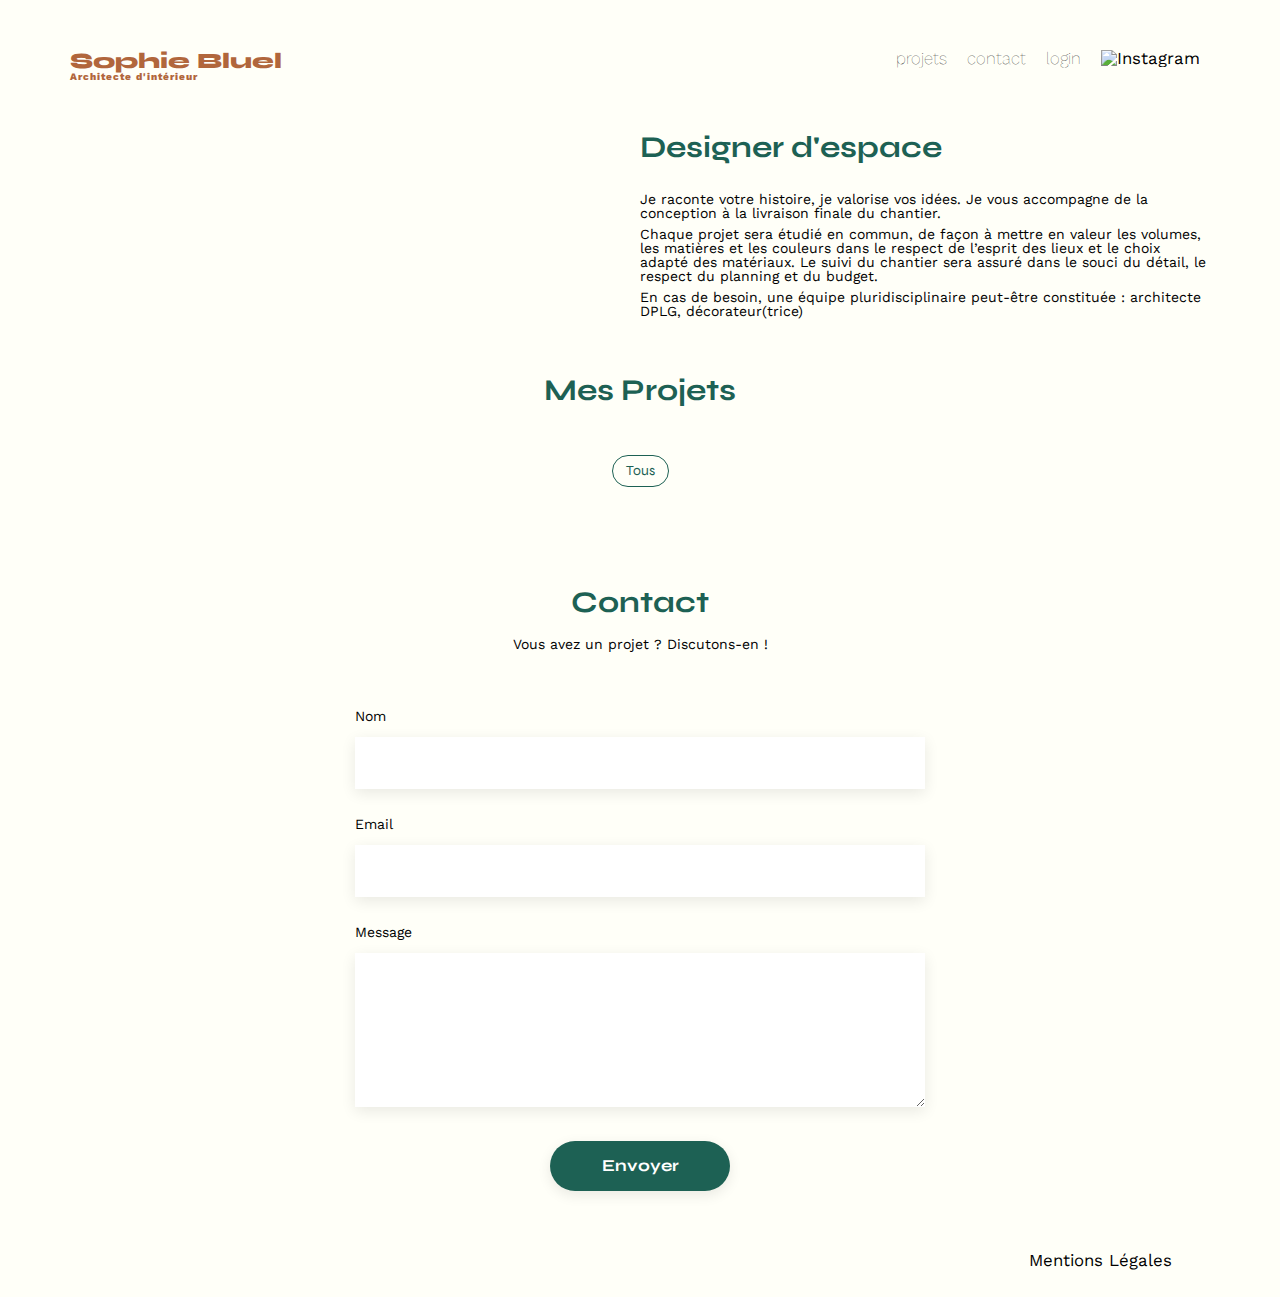
==== FrontEnd/index.html @ 0fc43871 "tous les filtres terminés" ====
<!DOCTYPE html>
<html lang="fr">
<head>
	<meta charset="UTF-8">
	<title>Sophie Bluel - Architecte d'intérieur</title>
	<meta name="viewport" content="width=device-width, initial-scale=1.0">
	<link rel="preconnect" href="https://fonts.googleapis.com">
	<link rel="preconnect" href="https://fonts.gstatic.com" crossorigin>
	<link href="https://fonts.googleapis.com/css2?family=Syne:wght@700;800&family=Work+Sans&display=swap" rel="stylesheet">
	<meta name="description" content="">
	<link rel="stylesheet" href="./assets/style.css">
	<script src="Java/sophie-bluel.js" defer></script>
</head>
<body>
<header>
	<h1>Sophie Bluel <span>Architecte d'intérieur</span></h1>
	<nav>
		<ul>
			<li><a class="lien-header" href="#portfolio">projets</a></li>
			<li><a class="lien-header" href="#contact">contact</a></li>
			<li><a class="lien-header" href="login.html">login</a></li>
			<li><img src="./assets/icons/instagram.png" alt="Instagram"></li>
		</ul>
	</nav>
</header>
<main>
	<section id="introduction">
		<figure>
			<img src="./assets/images/sophie-bluel.png" alt="">
		</figure>
		<article>
			<h2>Designer d'espace</h2>
			<p>Je raconte votre histoire, je valorise vos idées. Je vous accompagne de la conception à la livraison finale du chantier.</p>
			<p>Chaque projet sera étudié en commun, de façon à mettre en valeur les volumes, les matières et les couleurs dans le respect de l’esprit des lieux et le choix adapté des matériaux. Le suivi du chantier sera assuré dans le souci du détail, le respect du planning et du budget.</p>
			<p>En cas de besoin, une équipe pluridisciplinaire peut-être constituée : architecte DPLG, décorateur(trice)</p>
		</article>
	</section>
	<section id="portfolio">
		<h2>Mes Projets</h2>
		<div class="categorie-div">
			<div class="Tous">Tous</div>
		</div>
		<div class="gallery">
			<!-- <figure>
				<img src="assets/images/abajour-tahina.png" alt="Abajour Tahina">
				<figcaption>Abajour Tahina</figcaption>
			</figure>
			<figure>
				<img src="assets/images/appartement-paris-v.png" alt="Appartement Paris V">
				<figcaption>Appartement Paris V</figcaption>
			</figure>
			<figure>
				<img src="assets/images/restaurant-sushisen-londres.png" alt="Restaurant Sushisen - Londres">
				<figcaption>Restaurant Sushisen - Londres</figcaption>
			</figure>
			<figure>
				<img src="assets/images/la-balisiere.png" alt="Villa “La Balisiere” - Port Louis">
				<figcaption>Villa “La Balisiere” - Port Louis</figcaption>
			</figure>
			<figure>
				<img src="assets/images/structures-thermopolis.png" alt="Structures Thermopolis">
				<figcaption>Structures Thermopolis</figcaption>
			</figure>
			<figure>
				<img src="assets/images/appartement-paris-x.png" alt="Appartement Paris X">
				<figcaption>Appartement Paris X</figcaption>
			</figure>
			<figure>
				<img src="assets/images/le-coteau-cassis.png" alt="Pavillon “Le coteau” - Cassis">
				<figcaption>Pavillon “Le coteau” - Cassis</figcaption>
			</figure>
			<figure>
				<img src="assets/images/villa-ferneze.png" alt="Villa Ferneze - Isola d’Elba">
				<figcaption>Villa Ferneze - Isola d’Elba</figcaption>
			</figure>
			<figure>
				<img src="assets/images/appartement-paris-xviii.png" alt="Appartement Paris XVIII">
				<figcaption>Appartement Paris XVIII</figcaption>
			</figure>
			<figure>
				<img src="assets/images/bar-lullaby-paris.png" alt="Bar “Lullaby” - Paris">
				<figcaption>Bar “Lullaby” - Paris</figcaption>
			</figure>
			<figure>
				<img src="assets/images/hotel-first-arte-new-delhi.png" alt="Hotel First Arte - New Delhi">
				<figcaption>Hotel First Arte - New Delhi</figcaption>
			</figure> -->
		</div>
	</section>
	<section id="contact">
		<h2>Contact</h2>
		<p>Vous avez un projet ? Discutons-en !</p>
		<form action="#" method="post">
			<label for="name">Nom</label>
			<input type="text" name="name" id="name">
			<label for="email">Email</label>
			<input type="email" name="email" id="email">
			<label for="message">Message</label>
			<textarea name="message" id="message" cols="30" rows="10"></textarea>
			<input type="submit" value="Envoyer">
		</form>
	</section>
</main>

<footer>
	<nav>
		<ul>
			<li>Mentions Légales</li>
		</ul>
	</nav>
</footer>
</body>
</html>
---- FrontEnd/assets/style.css ----
/* http://meyerweb.com/eric/tools/css/reset/
   v2.0 | 20110126
   License: none (public domain)
*/

html, body, div, span, applet, object, iframe,
h1, h2, h3, h4, h5, h6, p, blockquote, pre,
a, abbr, acronym, address, big, cite, code,
del, dfn, em, img, ins, kbd, q, s, samp,
small, strike, strong, sub, sup, tt, var,
b, u, i, center,
dl, dt, dd, ol, ul, li,
fieldset, form, label, legend,
table, caption, tbody, tfoot, thead, tr, th, td,
article, aside, canvas, details, embed,
figure, figcaption, footer, header, hgroup,
menu, nav, output, ruby, section, summary,
time, mark, audio, video {
	margin: 0;
	padding: 0;
	border: 0;
	font-size: 100%;
	font: inherit;
	vertical-align: baseline;
}
/* HTML5 display-role reset for older browsers */
article, aside, details, figcaption, figure,
footer, header, hgroup, menu, nav, section {
	display: block;
}
body {
	line-height: 1;
	background-color: #FFFFF8;
}
ol, ul {
	list-style: none;
}
blockquote, q {
	quotes: none;
}
blockquote:before, blockquote:after,
q:before, q:after {
	content: '';
	content: none;
}
table {
	border-collapse: collapse;
	border-spacing: 0;
}
/** end reset css**/
body {
	max-width: 1140px;
	margin:auto;
	font-family: 'Work Sans' ;
	font-size: 14px;
}
header {
	display: flex;
	justify-content: space-between;
	margin: 50px 0
}
section {
	margin: 50px 0
}

h1{
	display: flex;
	flex-direction: column;
	font-family: 'Syne';
	font-size: 22px;
	font-weight: 800;
	color: #B1663C
}

h1 > span {
	font-family: 'Work Sans';
	font-size:10px;
	letter-spacing: 0.1em;
;
}

h2{
	font-family: 'Syne';
	font-weight: 700;
	font-size: 30px;
	color: #1D6154
}
nav ul {
	display: flex;
	align-items: center;
	list-style-type: none;

}
nav li {
	padding: 0 10px;
	font-size: 1.2em;
}

.lien-header:hover, .lien-header-gras{
	color: #B1663C;
}
#introduction {
	display: flex;
	align-items: center;
}
#introduction figure {
	flex: 1
}
#introduction img {
	display: block;
	margin: auto;
	width: 80%;
}

#introduction article {
	flex: 1
}
#introduction h2 {
	margin-bottom: 1em;
}

#introduction p {
	margin-bottom: 0.5em;
}
#portfolio h2 {
	text-align: center;
	margin-bottom: 1em;
}
.gallery {
	width: 100%;
	display: grid;
	grid-template-columns: 1fr 1fr 1fr;
	grid-column-gap: 20px;
	grid-row-gap: 20px;
}

.gallery img {
	width: 100%;

}
#contact {
	width: 50%;
margin: auto;
}
#contact > * {
	text-align: center;

}
#contact h2{
	margin-bottom: 20px;
}
#contact form {
	text-align: left;
	margin-top:30px;
	display: flex;
	flex-direction: column;
}

#contact input {
	height: 50px;
	font-size: 1.2em;
	border: none;
	box-shadow: 0px 4px 14px rgba(0, 0, 0, 0.09);
}
#contact label {
	margin: 2em 0 1em 0;
}
#contact textarea {
	border: none;
	box-shadow: 0px 4px 14px rgba(0, 0, 0, 0.09);
}

input[type="submit"]{
	font-family: 'Syne';
	font-weight: 700;
	color: white;
	background-color: #1D6154;
	margin : 2em auto ;
	width: 180px;
	text-align: center;
	border-radius: 60px ;
}

footer nav ul {
	display: flex;
	justify-content: flex-end;
	margin: 2em;
}

.mdp{
	color: black;
}

.lien-header{
	font-weight: 100;
	text-decoration: none;
	color: black;
}

.lien-header-gras{
	font-weight: 900;
	text-decoration: none;
	color: black;
}

.categorie-div{
	display: flex;
	flex-direction: row;
	justify-content: center;
	gap: 10px;
	margin: 50px;
	flex-wrap: wrap;
}

.categorie-div > *{
	font-family: 'Syne';
	border:1px solid #1D6154;
	border-radius: 60px;
	padding: 8px 13px 8px 13px;
	color: #1D6154;
	cursor: pointer;
}

.categorie-div > *:hover{
	color: white;
	background-color: #1D6154;
}
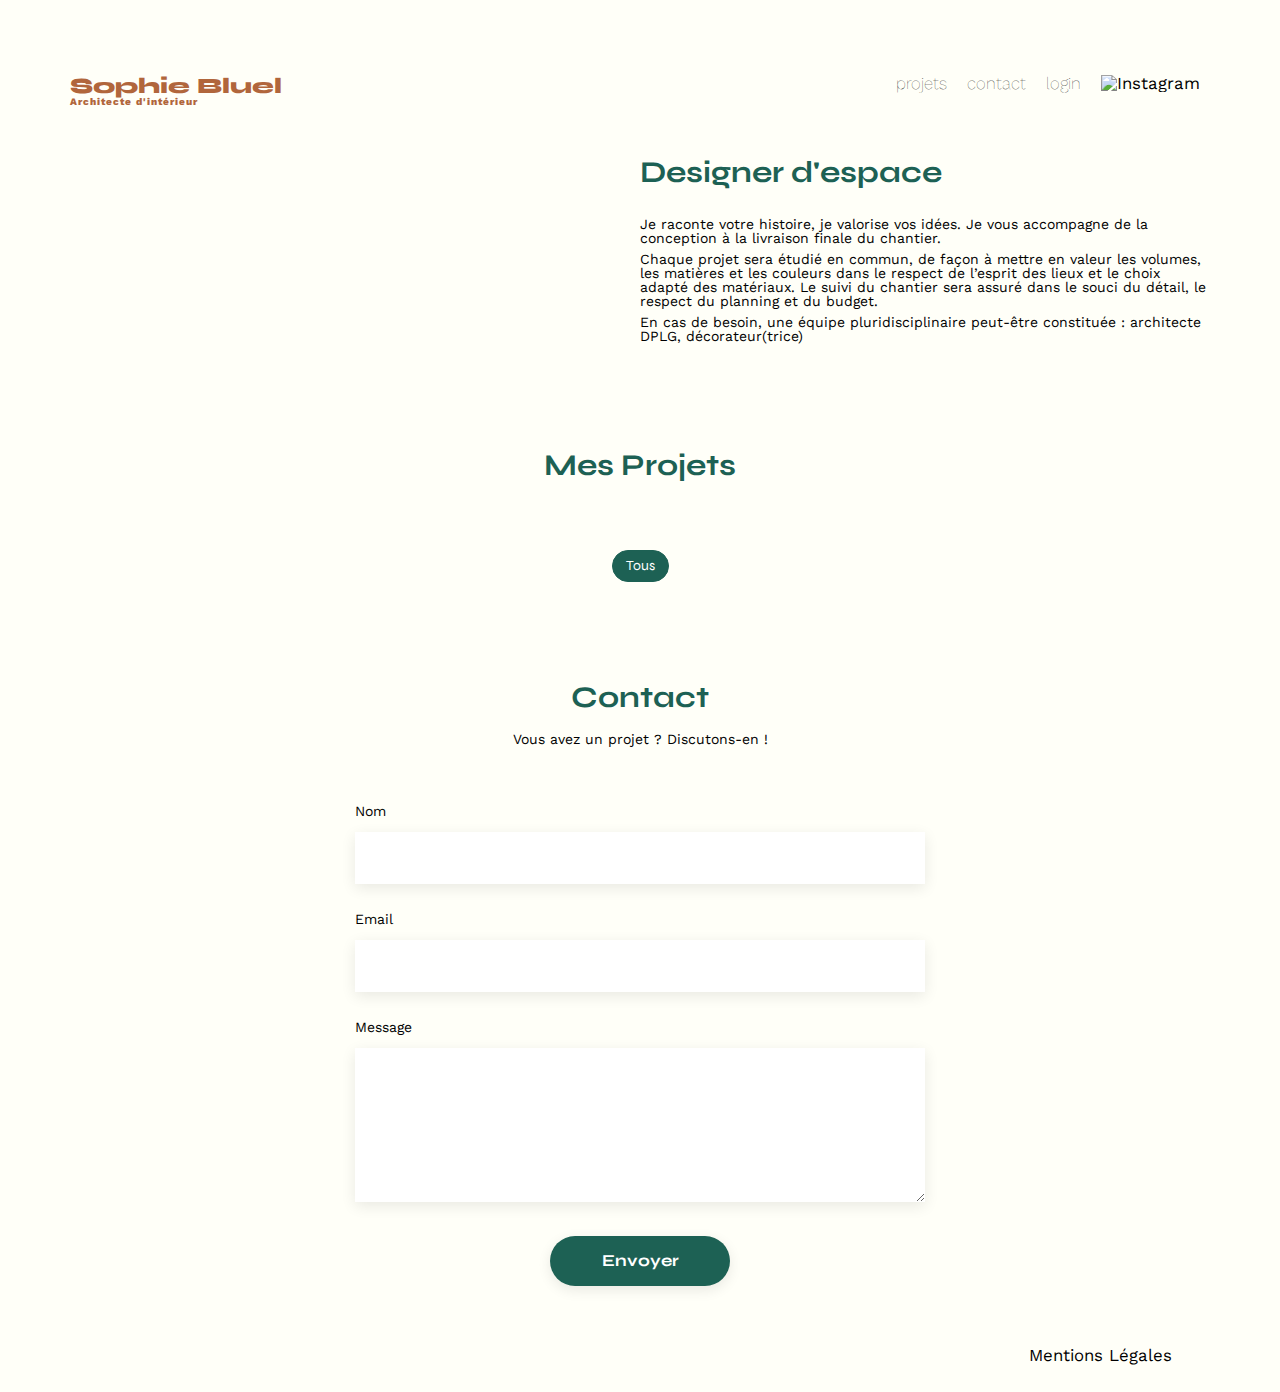
==== commit 5d3d07b7: "première modale sans photo" ====
--- a/FrontEnd/index.html
+++ b/FrontEnd/index.html
@@ -9,7 +9,9 @@
 	<link href="https://fonts.googleapis.com/css2?family=Syne:wght@700;800&family=Work+Sans&display=swap" rel="stylesheet">
 	<meta name="description" content="">
 	<link rel="stylesheet" href="./assets/style.css">
+	<script src="https://kit.fontawesome.com/2df4fe767c.js" crossorigin="anonymous"></script>
 	<script src="Java/sophie-bluel.js" defer></script>
+	<script src="Java/modal.js"></script>
 </head>
 <body>
 <header>
@@ -18,7 +20,7 @@
 		<ul>
 			<li><a class="lien-header" href="#portfolio">projets</a></li>
 			<li><a class="lien-header" href="#contact">contact</a></li>
-			<li><a class="lien-header" href="login.html">login</a></li>
+			<li><a class="lien-header" href="login.html" id="logout">login</a></li>
 			<li><img src="./assets/icons/instagram.png" alt="Instagram"></li>
 		</ul>
 	</nav>
@@ -36,55 +38,26 @@
 		</article>
 	</section>
 	<section id="portfolio">
-		<h2>Mes Projets</h2>
+		<div class="mes-projets">
+	    	<h2>Mes Projets</h2>
+			<div class="modal-container">
+
+			<div class="overlay modal-trigger"></div>
+
+			<div class="modal">
+				<button class="close modal-trigger"><i class="fa-solid fa-xmark"></i></button>
+				<h1>Garelie photo</h1>
+				<div class="border"></div>
+				<button class="ajouter-une-photo">Ajouter une photo</button>
+			</div>
+	    	</div>
+
+		</div>
 		<div class="categorie-div">
-			<div class="Tous">Tous</div>
+			<div class="Tous active-filter">Tous</div>
 		</div>
 		<div class="gallery">
-			<!-- <figure>
-				<img src="assets/images/abajour-tahina.png" alt="Abajour Tahina">
-				<figcaption>Abajour Tahina</figcaption>
-			</figure>
-			<figure>
-				<img src="assets/images/appartement-paris-v.png" alt="Appartement Paris V">
-				<figcaption>Appartement Paris V</figcaption>
-			</figure>
-			<figure>
-				<img src="assets/images/restaurant-sushisen-londres.png" alt="Restaurant Sushisen - Londres">
-				<figcaption>Restaurant Sushisen - Londres</figcaption>
-			</figure>
-			<figure>
-				<img src="assets/images/la-balisiere.png" alt="Villa “La Balisiere” - Port Louis">
-				<figcaption>Villa “La Balisiere” - Port Louis</figcaption>
-			</figure>
-			<figure>
-				<img src="assets/images/structures-thermopolis.png" alt="Structures Thermopolis">
-				<figcaption>Structures Thermopolis</figcaption>
-			</figure>
-			<figure>
-				<img src="assets/images/appartement-paris-x.png" alt="Appartement Paris X">
-				<figcaption>Appartement Paris X</figcaption>
-			</figure>
-			<figure>
-				<img src="assets/images/le-coteau-cassis.png" alt="Pavillon “Le coteau” - Cassis">
-				<figcaption>Pavillon “Le coteau” - Cassis</figcaption>
-			</figure>
-			<figure>
-				<img src="assets/images/villa-ferneze.png" alt="Villa Ferneze - Isola d’Elba">
-				<figcaption>Villa Ferneze - Isola d’Elba</figcaption>
-			</figure>
-			<figure>
-				<img src="assets/images/appartement-paris-xviii.png" alt="Appartement Paris XVIII">
-				<figcaption>Appartement Paris XVIII</figcaption>
-			</figure>
-			<figure>
-				<img src="assets/images/bar-lullaby-paris.png" alt="Bar “Lullaby” - Paris">
-				<figcaption>Bar “Lullaby” - Paris</figcaption>
-			</figure>
-			<figure>
-				<img src="assets/images/hotel-first-arte-new-delhi.png" alt="Hotel First Arte - New Delhi">
-				<figcaption>Hotel First Arte - New Delhi</figcaption>
-			</figure> -->
+			
 		</div>
 	</section>
 	<section id="contact">
--- a/FrontEnd/assets/style.css
+++ b/FrontEnd/assets/style.css
@@ -57,7 +57,7 @@
 header {
 	display: flex;
 	justify-content: space-between;
-	margin: 50px 0
+	margin: 75px 0 50px 0;
 }
 section {
 	margin: 50px 0
@@ -124,7 +124,6 @@
 }
 #portfolio h2 {
 	text-align: center;
-	margin-bottom: 1em;
 }
 .gallery {
 	width: 100%;
@@ -224,4 +223,127 @@
 .categorie-div > *:hover{
 	color: white;
 	background-color: #1D6154;
+}
+
+.active-filter{
+	color: white;
+	background-color: #1D6154;
+}
+
+.error{
+	display: flex;
+	justify-content: center;
+	color: white;
+	background-color: #8d0404;
+	padding: 15px;
+	border-radius: 5px;
+	box-shadow: 0px 4px 14px rgba(0, 0, 0, 0.09);
+}
+
+.edition{
+	display: flex;
+	justify-content: center;
+	background-color: black;
+	color: white;
+	padding: 15px 0 15px 0;
+	width: 100vw;
+	position: absolute;
+	left: 0;
+	top: 0;
+}
+
+.mes-projets{
+	display: flex;
+	justify-content: center;
+	gap: 20px;
+	align-items: center;
+	margin: 100px 0 70px 0;
+}
+
+.projets-edition button{
+	border: none;
+	background-color: #FFFFF8;
+	cursor: pointer;
+}
+
+.projets-edition button:hover{
+	text-decoration: underline;
+}
+
+.fa-regular{
+    padding-right: 6px;
+}
+
+.modal-container{
+	display: none;
+	position: fixed;
+	top: 0;
+	width: 100vw;
+	height: 100vh;
+}
+
+.modal-container.active{
+	display: block;
+}
+
+.overlay{
+	position: fixed;
+	width: 100vw;
+	height: 100vh;
+	background-color: rgba(0, 0, 0, 0.3);
+	top: 0;
+}
+
+.modal{
+	width: 95%;
+	max-width: 500px;
+	min-width: 300px;
+	padding: 40px;
+	background-color: #FFFFF8;
+	border-radius: 10px;
+	position: fixed;
+	top: 40%;
+	left: 50%;
+	transform: translate(-50%, -50%);
+	display: flex;
+	align-items: center;
+	flex-direction: column;
+}
+
+.modal .close{
+	border: none;
+	position: absolute;
+	top: 20px;
+	right: 20px;
+	background-color: #FFFFF8;
+	cursor: pointer;
+	font-size: 15px;
+}
+
+.modal h1{
+	display: flex;
+	font-weight: 400;
+	color: balck;
+	font-family: Work Sans;
+    text-align: center;
+	color: black;
+	padding-bottom: 30px;
+}
+
+.ajouter-une-photo{
+	padding: 10px 20px;
+	border-radius: 60px;
+	background-color: #1D6154;
+	border: none;
+	color: white;
+	width: 237px;
+    height: 36px;
+	font-family: syne;
+	font-weight: 700;
+}
+
+.border{
+	padding-bottom: 30px;
+	width: 75%;
+	border-top: 1px solid #B3B3B3;
 }